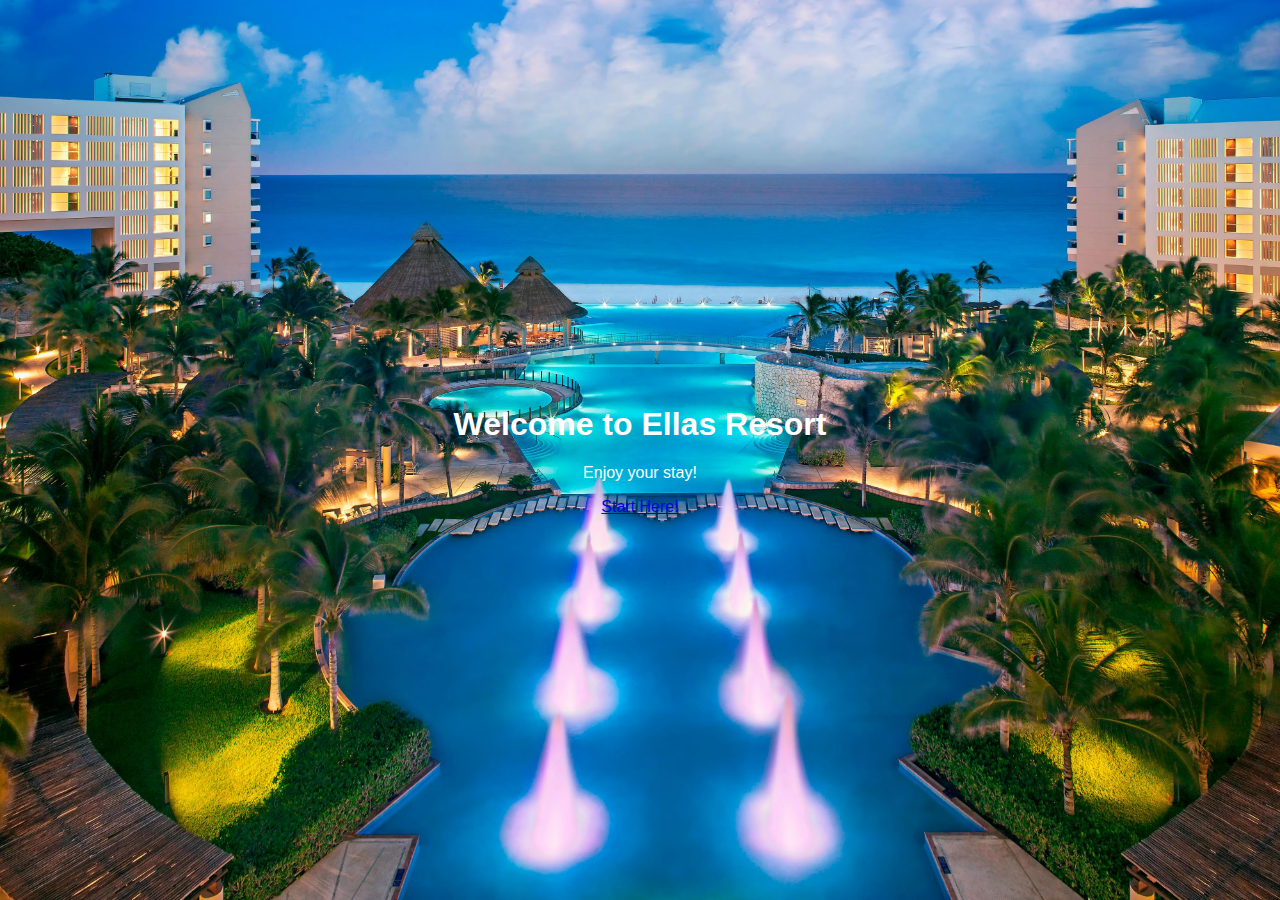
==== index.html @ cd674566 "wip" ====
<!DOCTYPE html>
<html lang="en">
<head>
    <meta charset="UTF-8">
    <meta name="viewport" content="width=device-width, initial-scale=1.0">
    <title>Moving Background Example</title>
    <link rel="stylesheet" href="style/home.css">
</head>
<body>
<img src="images/1.avif" alt="" class="moving-background">
<div class="content">
    <h1>Welcome to Ellas Resort</h1>
    <p>Enjoy your stay!</p>
    <a href="home.html" class="sh"> Start Here!</a>
</div>

</body>
</html>
---- style/home.css ----
body {
    margin: 0;
    height: 100vh;
    overflow: hidden;
    display: flex;
    justify-content: center;
    align-items: center;
    color: white;
    font-family: Arial, sans-serif;
    text-align: center;
}

.moving-background {
    position: absolute;
    top: 0;
    left: 0;
    height: 100%;
    width: 100%;
    background-size: cover;
    animation: moveBackground 15s linear infinite;
    z-index: -1; /* Place it behind other content */
}

@keyframes moveBackground {
    0% {
        background-position: 0% 0%;
    }
    100% {
        background-position: 100% 100%;
    }
}

.content {
    position: relative;
    z-index: 1; /* Bring content above background */
}
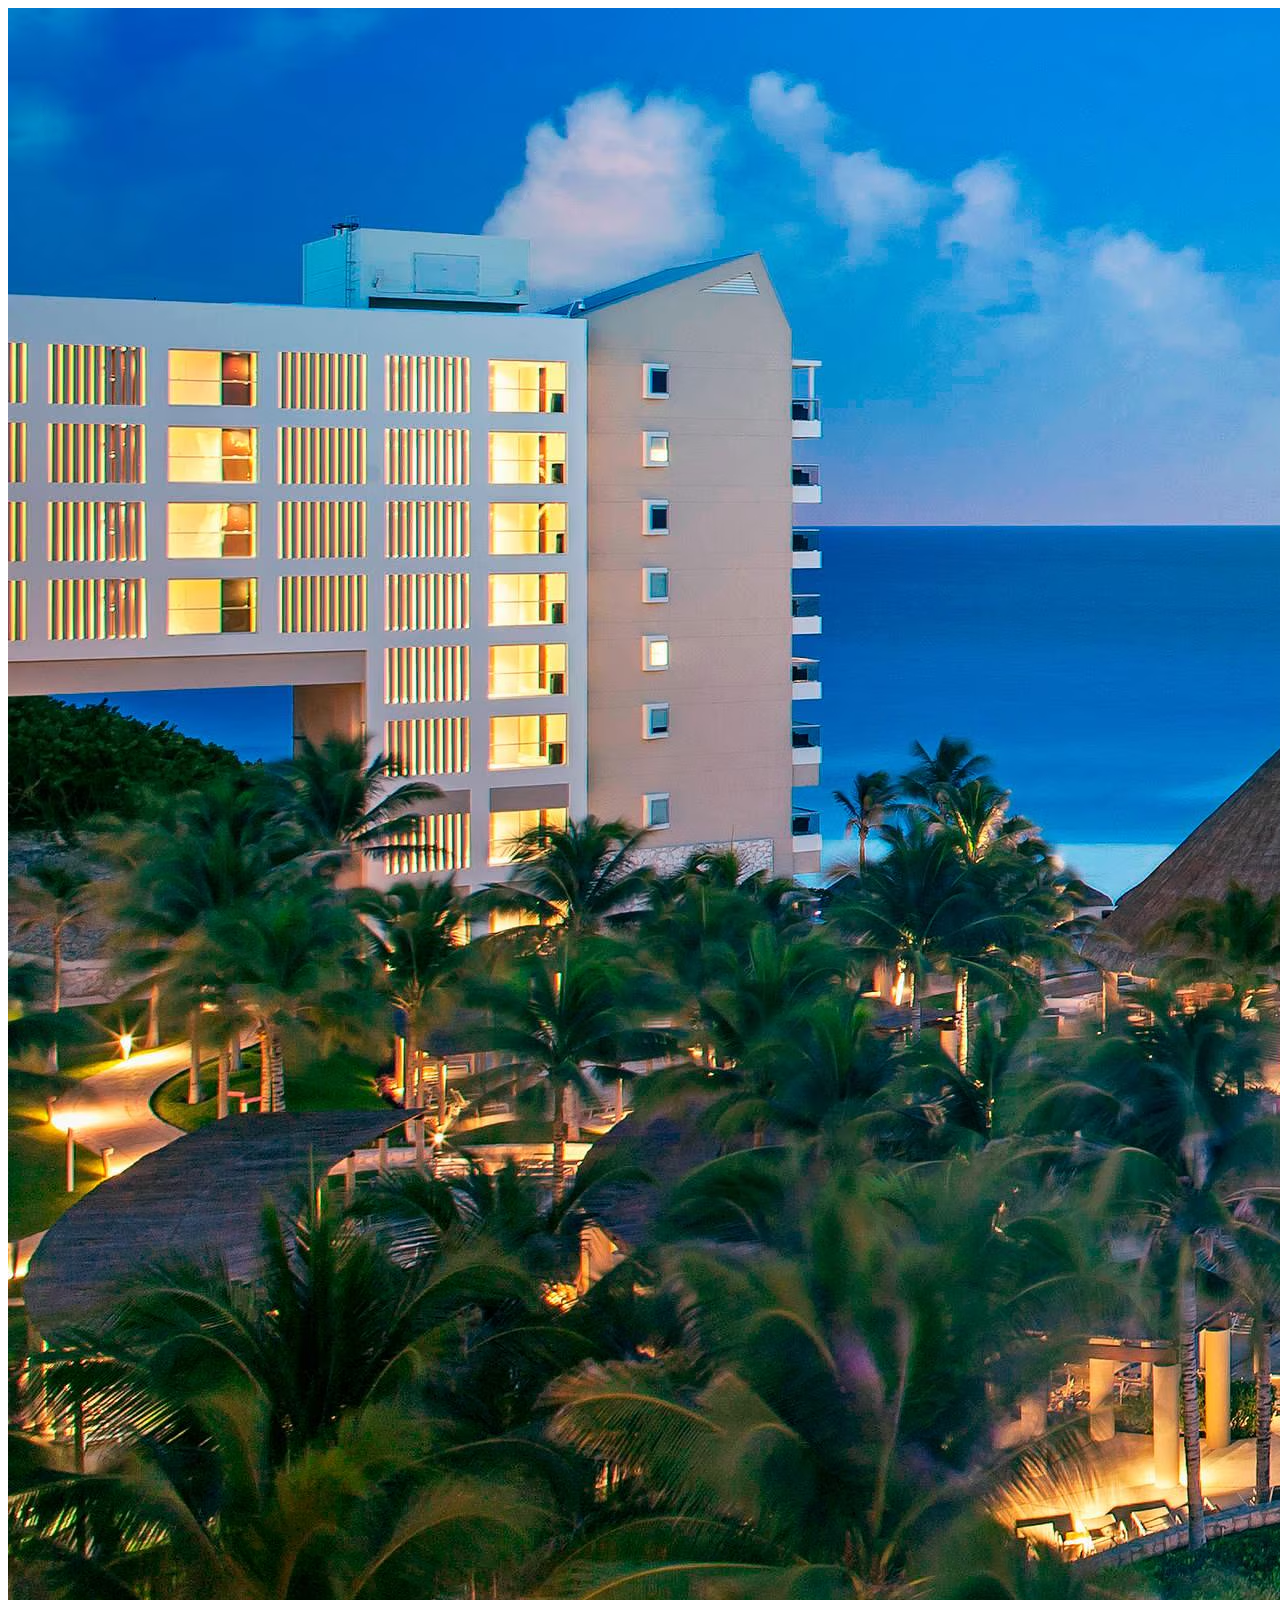
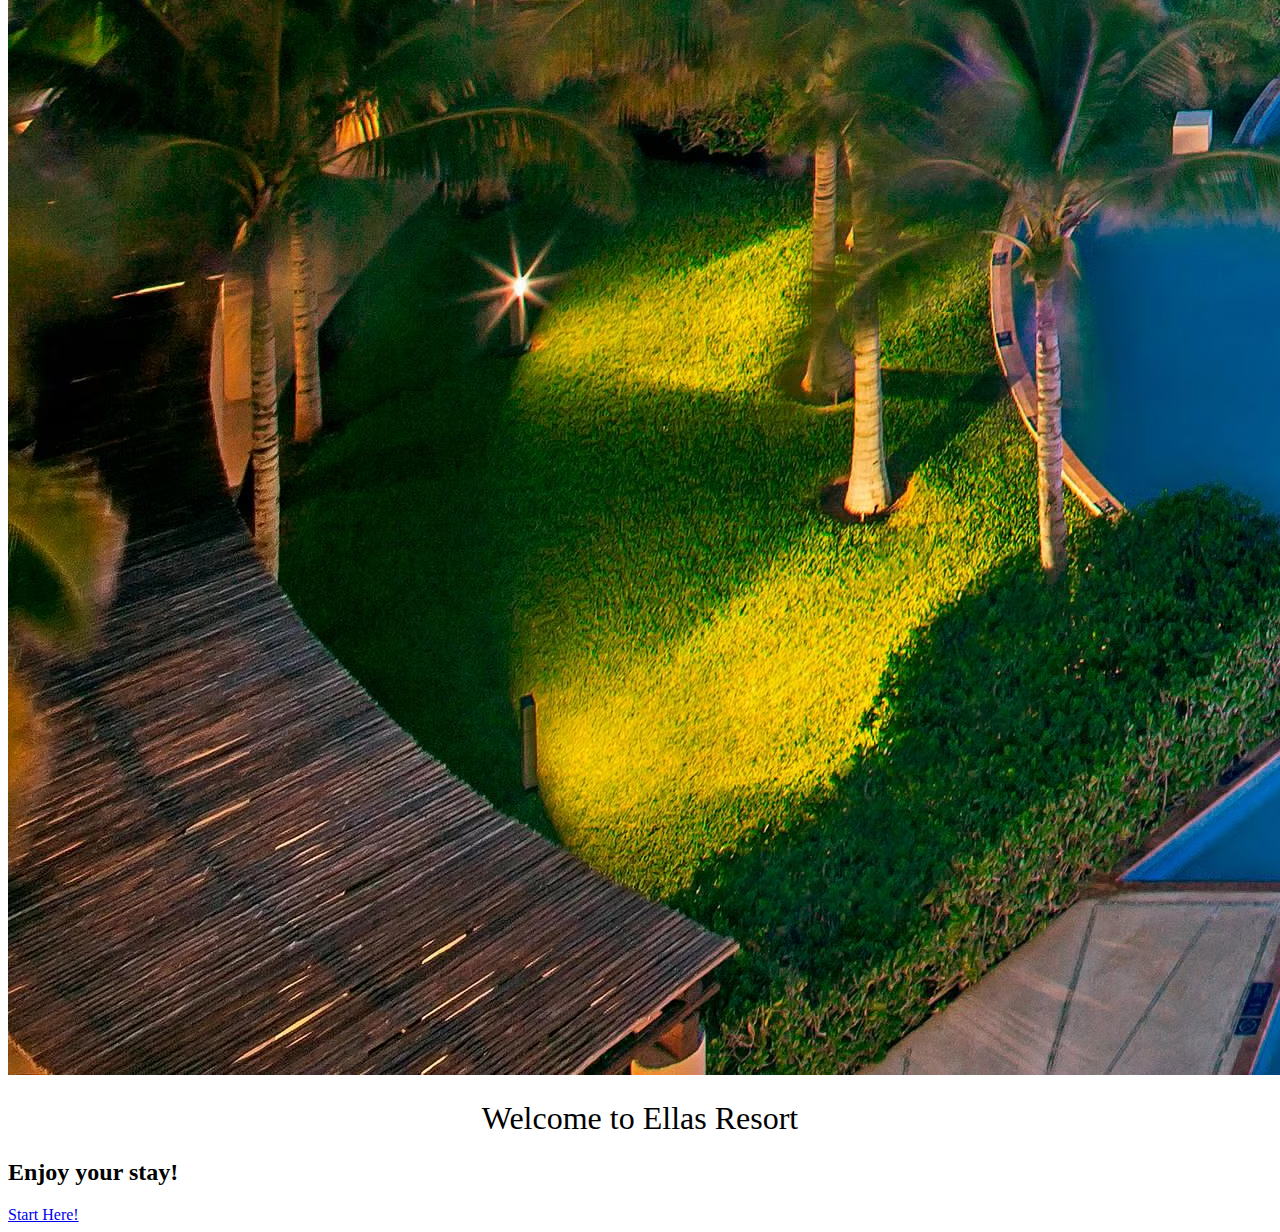
==== commit e8361096: "wip" ====
--- a/index.html
+++ b/index.html
@@ -10,7 +10,7 @@
 <img src="images/1.avif" alt="" class="moving-background">
 <div class="content">
     <h1>Welcome to Ellas Resort</h1>
-    <p>Enjoy your stay!</p>
+    <h2>Enjoy your stay!</h2>
     <a href="home.html" class="sh"> Start Here!</a>
 </div>
 
--- a/style/home.css
+++ b/style/home.css
@@ -1,4 +1,4 @@
-body {
+/* body {
     margin: 0;
     height: 100vh;
     overflow: hidden;
@@ -8,29 +8,17 @@
     color: white;
     font-family: Arial, sans-serif;
     text-align: center;
+} */
+h1{
+    font-weight: 100;
+    text-align: center;
 }
-
-.moving-background {
-    position: absolute;
-    top: 0;
-    left: 0;
-    height: 100%;
-    width: 100%;
-    background-size: cover;
-    animation: moveBackground 15s linear infinite;
-    z-index: -1; /* Place it behind other content */
+p{
+    font-size: large;
+    text-align: center;
 }
-
-@keyframes moveBackground {
-    0% {
-        background-position: 0% 0%;
-    }
-    100% {
-        background-position: 100% 100%;
-    }
+.resortimg{
+    height: 40vh;
+    width: 80vh;
+    margin-left: 6rem;
 }
-
-.content {
-    position: relative;
-    z-index: 1; /* Bring content above background */
-}